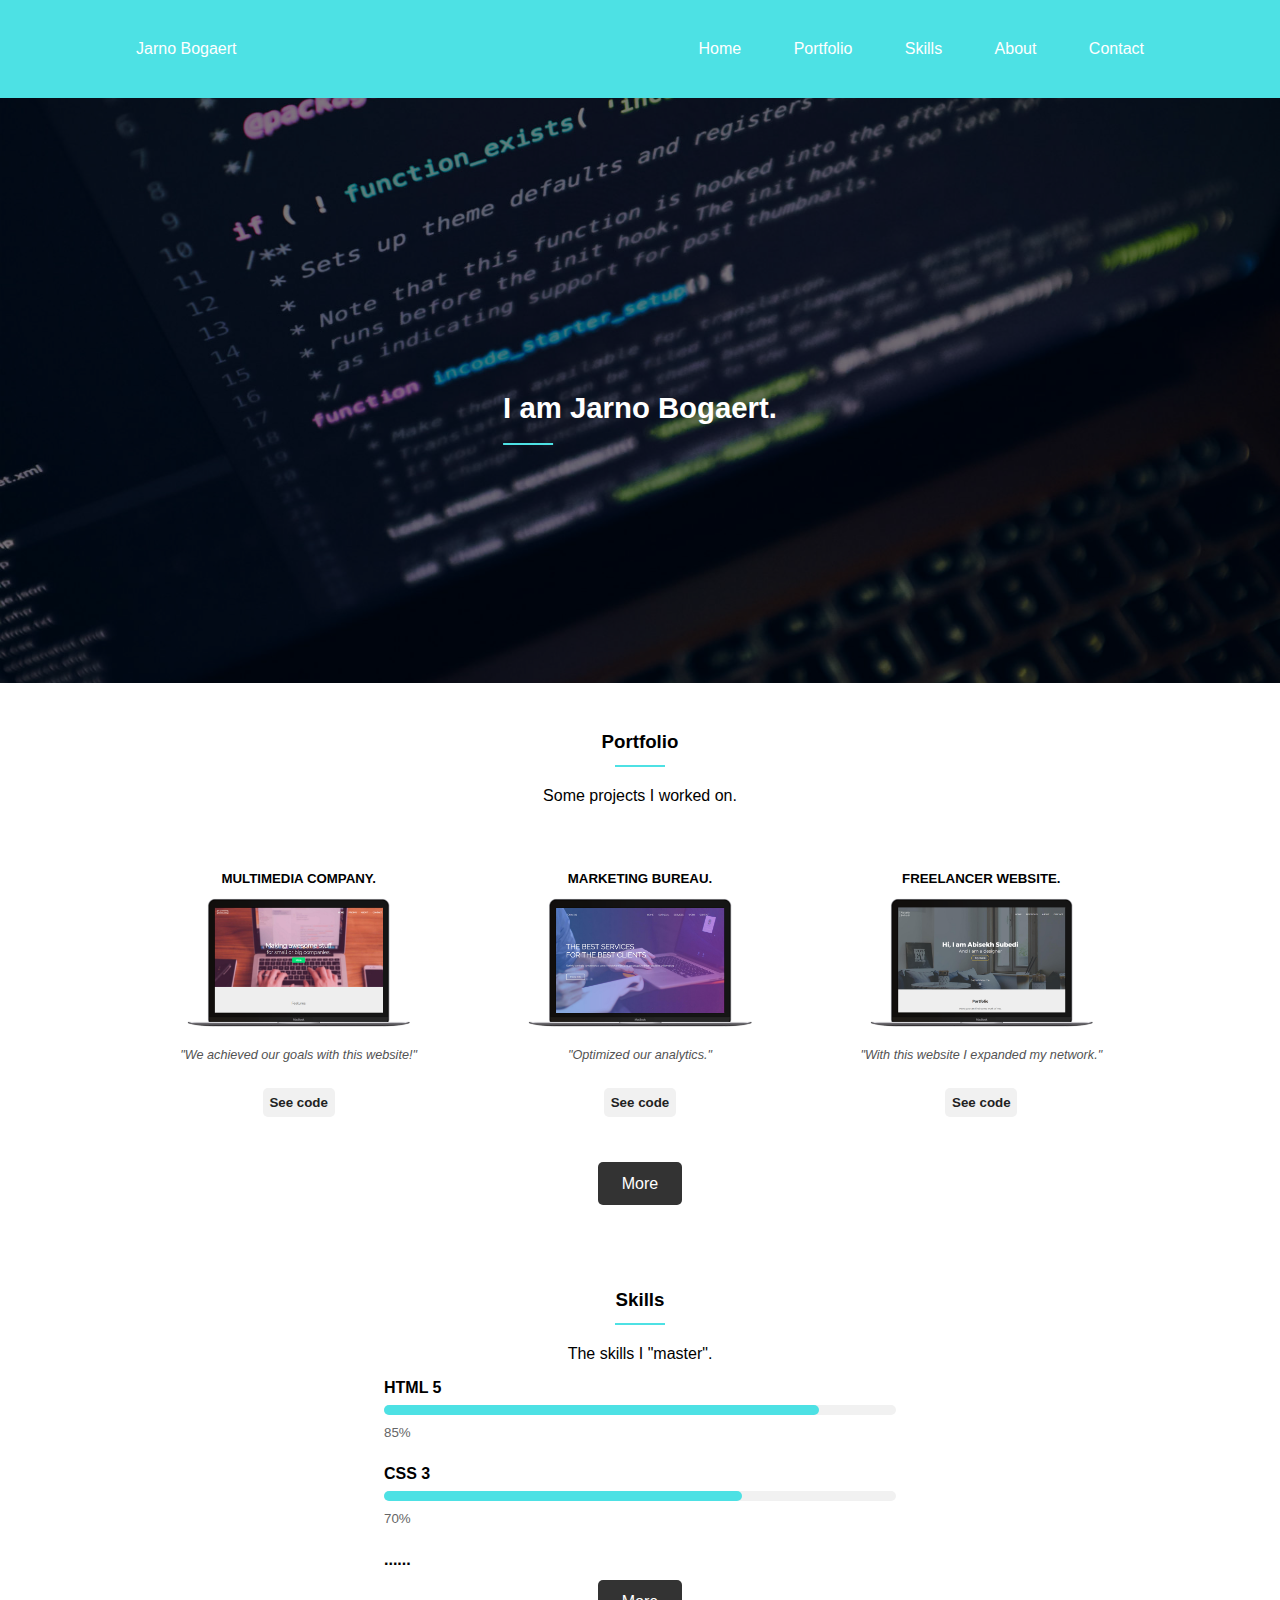
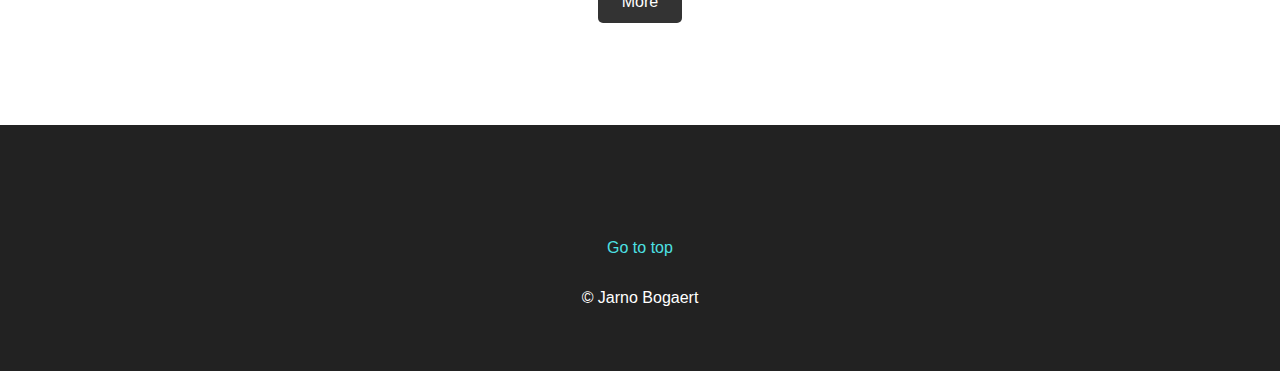
==== index.html @ c74dc6c7 "Initialize project" ====
<!DOCTYPE html>
<html lang="en">

<head>
    <meta name="viewport" content="width=device-width, initial-scale=1.0">
    <meta charset="UTF-8">

    <title>Portfolio | Jarno Bogaert</title>

    <link rel="icon" href="./images/logo.png">

    <!-- css -->
    <link rel="stylesheet" href="https://use.fontawesome.com/releases/v5.3.1/css/all.css" integrity="sha384-mzrmE5qonljUremFsqc01SB46JvROS7bZs3IO2EmfFsd15uHvIt+Y8vEf7N7fWAU"
        crossorigin="anonymous">
    <link rel="stylesheet" href="css/style.css" type="text/css">
</head>

<body id="top">
    <div id="modal-layer">
        <div class="container" id="insert-modal">
            <div id="modal"></div>
        </div>
    </div>
    <header>
        <!-- navigation bar -->
        <nav>
            <div class="container">
                <a id="brand" href="index.html">Jarno Bogaert</a>
                <div id="menu-btn">
                    <div id="bar" class=""></div>
                </div>
                <ul id="extract" class="right">
                    <div class="nav-cont">
                        <li><a href="index.html">Home</a></li>
                        <li><a href="portfolio.html">Portfolio</a></li>
                        <li><a href="skills.html">Skills</a></li>
                        <li><a href="about.html">About</a></li>
                        <li><a href="contact.html">Contact</a></li>
                    </div>
                </ul>
            </div>
        </nav>

        <!-- hero image -->
        <section id="hero-image">
            <div class="layer">
                <div class="container">
                    <div id="hero-line" class="centerX centerY">
                        <h1>I am Jarno Bogaert.</h1>
                        <br />
                        <div class="line"></div>
                    </div>
                </div>
            </div>
        </section>
    </header>

    <div id="portfolio" class="center">
        <div class="container">
            <h3>Portfolio</h3>
            <div class="line center-line"></div>
            <p>Some projects I worked on.</p>

            <!-- voorbeelden van "projecten" -->
            <div class="row mr-t-b">
                <div class="col-4 center">
                    <h5 class="uppercase left">multimedia company.</h5>
                    <img class="resize click" src="images/modal9.png" alt="Image app">
                    <figcaption>
                        <p class="testimonials">"We achieved our goals with this website!"</p>
                        <br />
                        <a href="" class="btn seeCode">See code</a>
                    </figcaption>
                </div>
                <div class="col-4 center">
                    <h5 class="uppercase left">marketing bureau.</h5>
                    <img class="resize click" src="images/modal12.png" alt="Image wolf">
                    <figcaption>
                        <p class="testimonials">"Optimized our analytics."</p>
                        <br />
                        <a href="" class="btn seeCode">See code</a>
                    </figcaption>
                </div>
                <div class="col-4 center">
                    <h5 class="uppercase left">Freelancer website.</h5>
                    <img class="resize click" src="images/modal11.png" alt="Image wolf">
                    <figcaption>
                        <p class="testimonials">"With this website I expanded my network."</p>
                        <br />
                        <a href="" class="btn seeCode">See code</a>
                    </figcaption>
                </div>
            </div>
            <a class="btn primary" href="portfolio.html">More</a>
        </div>
    </div>

    <!-- skills -->
    <section id="skills" class="center">
        <div class="container-small">
            <h3>Skills</h3>
            <div class="line center-line"></div>
            <p>The skills I "master".</p>

            <!-- html5 skill -->
            <div class="left">
                <b>HTML 5</b>
                <div class="bar">
                    <div class="bar inside" id="bar1">
                    </div>
                </div>
                <span class="percent">
                    85%
                </span>
            </div>

            <!-- css skill -->
            <div class="left">
                <b>CSS 3</b>
                <div class="bar">
                    <div class="bar inside" id="bar2">
                    </div>
                </div>
                <span class="percent">
                    70%
                </span>
            </div>

            <p class="left"><b>......</b></p>
        </div>
        <a class="btn primary" href="skills.html">More</a>
    </section>
    <br />

    <!-- footer -->
    <footer class="center">
        <!-- sociale media -->
        <div class="row">
            <div class="circle">
                <a href="https://www.facebook.com/" target="_blank"><i class="fab fa-facebook-square fa-2x"></i></a>
            </div>
            <div class="circle">
                <a href="https://www.linkedin.com/in/jarno-b-93a35913a/" target="_blank"><i class="fab fa-linkedin fa-2x"></i></a>
            </div>
            <div class="circle">
                <a href="https://www.instagram.com/?hl=nl" target="_blank"><i class="fab fa-instagram fa-2x"></i></a>
            </div>
        </div>
        <!-- to top btn -->
        <div class="row">
            <a href="#top" id="top">Go to top <i class="fas fa-arrow-up"></i> </a>
        </div>
        <div class="row">
            <p>&copy; Jarno Bogaert</p>
        </div>
    </footer>
    <script src="js/script.js"></script>
</body>

</html>
---- css/style.css ----
/*=========================
==========presets==========*/
:root {
    --main-color: rgb(77, 225, 228);
}

body {
    font-family: Arial, sans-serif;
    margin: 0;
}

h1,
h2,
h3,
h4,
h5,
h6 {
    margin: 0;
}

.container {
    width: 80%;
    margin: 0 auto;
}

.container-small {
    width: 40%;
    margin: 0 auto;
}

.center {
    text-align: center;
}

.left {
    text-align: left !important;
}

.right {
    text-align: right;
}

.center-line {
    display: inline-block;
}

.mr-t-b {
    margin: 4em 0;
}

.row {
    width: 100%;
    height: 100%;
}

.row:before,
.row:after {
    display: table;
    content: "";
}

.row:after {
    clear: both;
}

.col-3 {
    width: 25%;
    float: left;
    box-sizing: border-box;
    padding: 0 1em;
}

.col-4 {
    width: 33.3333%;
    float: left;
    box-sizing: border-box;
    padding: 0 1em;
}

.resize {
    width: 80%;
    border-radius: 10px;
}

.editMargin {
    margin: 0 0 1em 0;
}

.line {
    width: 50px;
    height: 2px;
    background-color: var(--main-color);
}

.centerY {
    top: 50%;
    transform: translateY(-50%);
    position: absolute;
}

.centerX {
    left: 50%;
    transform: translateX(-50%);
    position: absolute;
}

.btn {
    padding: 0.8em 1.5em;
    text-decoration: none;
    border-radius: 5px;
    transition: 0.3s;
}

.btn:hover {
    padding: 0.8em 2em;
}

button:hover {
    cursor: pointer;
}

.primary {
    background-color: #333;
    border: none;
    color: #fff;
}

.second {
    background-color: var(--main-color);
    color: #fff;
}

.seeCode {
    padding: 0.5em;
    color: #222;
    font-size: 10pt;
    background-color: rgb(241, 241, 241);
    font-weight: bold;
    margin-bottom: 0.8em;
}

.seeCode:hover {

}

/*=========================
==========hero-image==========*/
#hero-image {
    width: 100%;
    height: 65vh;
    background-image: url(../images/bg2.jpg);
    background-size: cover;
    background-position: center;
}

.layer {
    background-color: rgba(0, 0, 0, 0.507);
    height: 100%;
    width: 100%;
    position: relative;
}

#hero-image h1 {
    color: #fff;
    font-size: 22pt;
}

/*=========================
==========nav==========*/
nav {
    background-color: var(--main-color);
    padding: 2em 0;
}

nav ul {
    margin: 0;
    margin: auto;
    float: right;
    padding: 0;
    transition: all 0.5s ease-in-out;
    overflow: hidden;
}

nav ul li {
    list-style: none;
    display: inline-block;
    margin: 0 0 0 2em;
}

nav ul a,
#brand {
    color: #fff;
    text-decoration: none;
    display: inline-block;
    padding: 0.5em;
    position: relative;
}

nav ul a:hover,
#brand:hover {
    /* color: rgb(236, 236, 236); */
    text-decoration: none;
    transition: ease-in-out 0.2s;
}

nav ul a::after {
    content: '';
    float: left;
    width: 0;
    height: 2px;
    margin-top: 20px;
    background-color: #fff;
    display: block;
    transition: all ease-in-out 0.3s;
}

nav ul a:hover::after {
    width: 100%;
}

#brand {
    display: inline-block;
}

#menu-btn {
    display: none;
}

#bar {
    display: none;
}

/*=========================
==========portfolio==========*/
#portfolio {
    padding: 3em 0;
}

.testimonials {
    font-size: 9.5pt;
    font-style: italic;
    color: rgb(83, 83, 83);
}

.uppercase {
    display: inline-block;
    padding-bottom: 0.5em;
    /* border-bottom: 1.5px solid #72E1D1; */
    text-transform: uppercase;
}

.toCategory {
    text-decoration: none;
    color: rgb(44, 192, 105);
}

.toCategory:hover {
    text-decoration: underline;
    color: rgb(216, 144, 49);
}


/*=========================
==========skills==========*/
#skills {
    padding: 3em 0;
}

#skills .left {
    margin-bottom: 1.5em;
}

.bar {
    width: 100%;
    height: 10px;
    background-color: rgb(241, 241, 241);
    border-radius: 10px;
    margin: 0.5em 0
}

.bar.inside {
    background-color: var(--main-color);
}

.percent {
    font-size: 10pt;
    color: #666;
}

#bar1 {
    width: 85%;
}

#bar2 {
    width: 70%;
}

#bar3 {
    width: 65%;
}

#bar4 {
    width: 45%;
}

#general>li {
    line-height: 2em;
    letter-spacing: 0.5px;
    font-weight: 200;
}

table {
    border-collapse: collapse;
    width: 100%;
}

table td,
table th {
    padding: 1em;
}

table tr {
    border-bottom: solid 1px #333;
    text-align: left;
}

/*=========================
==========about==========*/
#about {
    /* background-color: rgb(247, 247, 247); */
    /* border-radius: 10px; */
    /* padding: 1em 0em 0em 0em; */
    /* margin-bottom: 4em; */
    padding: 3em 0;
}

#about p>b {
    font-weight: 600;
    color: #222;
}

#about-text {
    margin: 0 auto;
    width: 50%;
}

#about-text>p {
    line-height: 2em;
    text-align: left;
}

#about .mr-t-b {
    margin-top: 1.5em;
}


#person {
    width: 10%;
    border-radius: 50%;
    border: solid rgb(247, 247, 247) 5px;
}


/*=========================
==========social==========*/
#socialeMedia {
    background-color: var(--main-color);
    bottom: 0;
    border-bottom-left-radius: 10px;
    border-bottom-right-radius: 10px;
    /* padding: 0 0 1em 0; */
    /* margin-top: 2em; */
}

#social {
    padding: 0;
    text-align: center;
}

#social li {
    list-style: none;
    display: inline-block;
    margin: 0 1em 0 0;
}

#social li a {
    color: #000;
}

/*=========================
==========footer==========*/
footer {
    padding: 3em 0;
    background-color: #222;
    margin-top: 3em;
}

#footer {
    background-color: transparent;
}

#footer nav {
    padding: 1.5em 0;
}

footer ul {
    float: none;
    padding: 0;
}

footer ul>li {
    margin: 0;
    padding: 0.5em 1em;
}

footer p {
    color: #fff;
    margin: 0;
}

footer #top {
    color: var(--main-color);
    text-decoration: none;
}

footer i.fab {
    color: #fff;
    margin: 0 0.4em;
}

/* .circle {
    border-radius: 50%;
    background-color: #333;
    display: inline-block;
    width: 10px;
    height: 10px;
    margin: 1em;
    padding: 1.2em;
    text-align: center;
    line-height: 10px;
    position: relative;
}

.circle a {
    margin: 0 auto;
} */

footer>.row {
    padding: 1em 0;
}

.circle {
    display: inline-block;
}

.circle a {
    margin: 0 0.5em;
    transition: 0.5s;
}

.circle a:hover i {
    color: var(--main-color);
    transition: 0.3s;
}

/*=========================
==========contact==========*/
#contact {
    padding: 3em 0;
}

.err {
    background-color: rgb(228, 56, 56);
    margin-bottom: 0.6em;
    color: #fff;
    border-radius: 5px;
}


#errors li {
    list-style: none;
    padding: 0.6em 0;
}

#form {
    width: 50%;
    margin: 0 auto;
}

.form-element,
.form-element input,
.form-element button,
.form-element textarea {
    width: 100%;
    display: block;
    box-sizing: border-box;
}

input,
textarea {
    font-family: inherit;
    padding: 0.5em 1em;
    margin: 0 0 1em 0;
}

/*=========================
==========modal==========*/
.click:hover {
    cursor: pointer;
}

#modal-layer {
    height: 100%;
    width: 100%;
    position: fixed;
    background-color: rgba(0, 0, 0, 0.8);
    display: none;
    z-index: 100;
}

.modal-img {
    padding: 2em;
}

#modal {
    margin-top: 8em;
    background-color: #fff;
    border-radius: 10px;
    position: relative;
    padding: 2em;
}

#modal-layer .container {
    width: 50%;
}

#modal-layer .centerX {
    position: relative;
}

#close-modal {
    color: red;
    padding: 1em;
    top: 2px;
    right: 2px;
    position: absolute;
}

#close-modal:hover {
    cursor: pointer;
}

.img-small {
    width: 40%;
    margin:  0 auto;
}

/*=========================
==========mobile==========*/
@media screen and (max-width: 700px) {
    figcaption {
        margin-bottom: 2em;
    }
    #hero-line.centerX {
        left: auto;
        transform: none;
    }
    ul.right {
        background-color: #222;
        z-index: 10;
        width: 100%;
        height: 0;
        position: absolute;
        top: 98px;
        left: 0;
        visibility: hidden;
    }

    nav ul li {
        display: block;
        padding: 0.5em;
        margin: 1em;
    }

    #menu-btn {
        display: inline;
        position: relative;
        float: right;
        padding: 0.5em 0.5em 1.5em 3em;
    }
    
    #menu-btn:hover {
        cursor: pointer;
    }

    #extract {
        visibility: hidden;
    }

    #bar {
        display: block;
        background-color: #fff;
        width: 30px;
        height: 2px;
        margin-top: 17px; 
        position: absolute;
        top: 0;
        right: 0;
        float: right;
    }

    #bar::before {
        content: '';
        top: -7px;
        background-color: #fff;
        width: 30px;
        height: 2px;
        position: absolute;
    }

    #bar::after {
        content: '';
        top: 7px;
        background-color: #fff;
        width: 30px;
        height: 2px;
        position: absolute;
    }

    .nav-cont {
        width: 90%;
        margin: 0 auto;
    }

    .container {
        width: 85%;
    }

    .container-small {
        width: 80%;
    }

    .col-4 {
        width: 100%;
    }

    #show {
        height: 350px;
        visibility: visible;
    }

    #hide {
        height: 0;
        visibility: hidden;
    }

    #about-text {
        width: 80%;
    }

    #person {
        width: 40%;
    }

    #form {
        width: 80%;
    }

    nav ul a::after {
        display: none;
    }

    #modal-layer .container {
        width: 90%;
    }
}
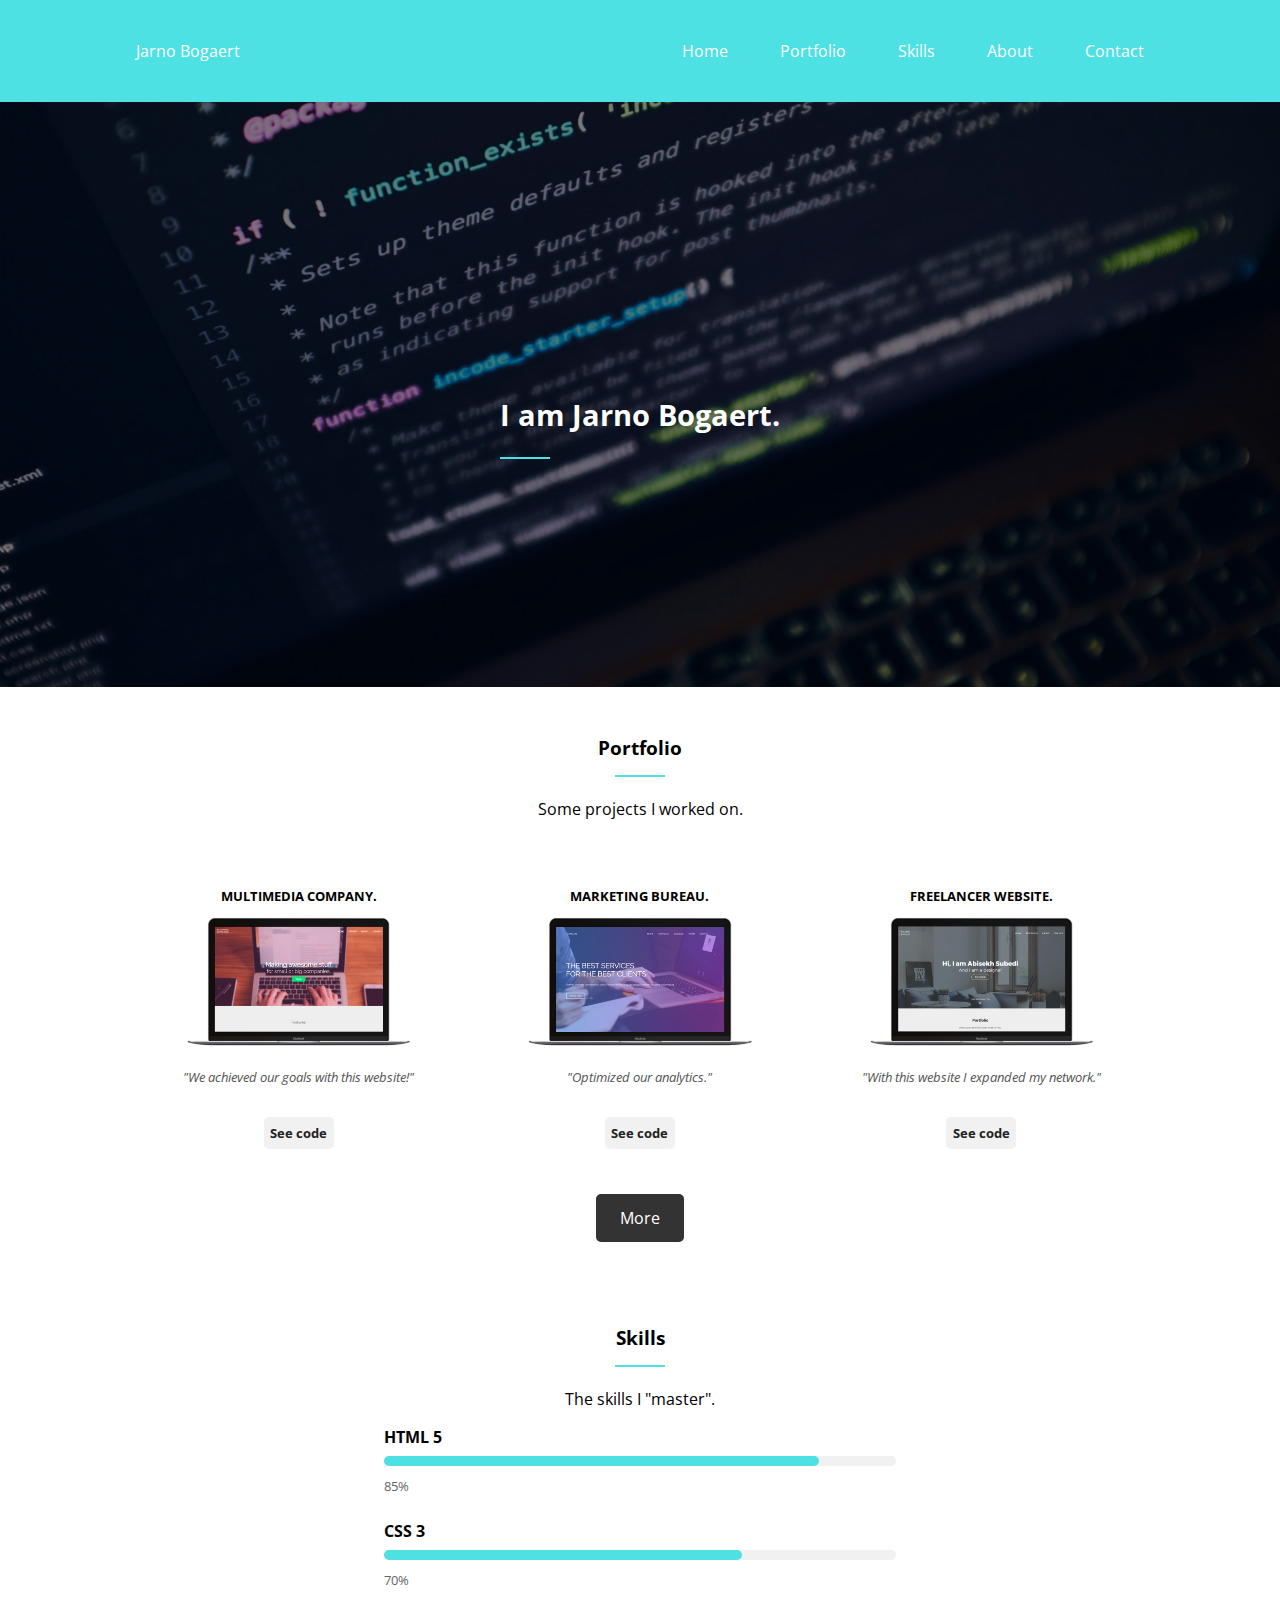
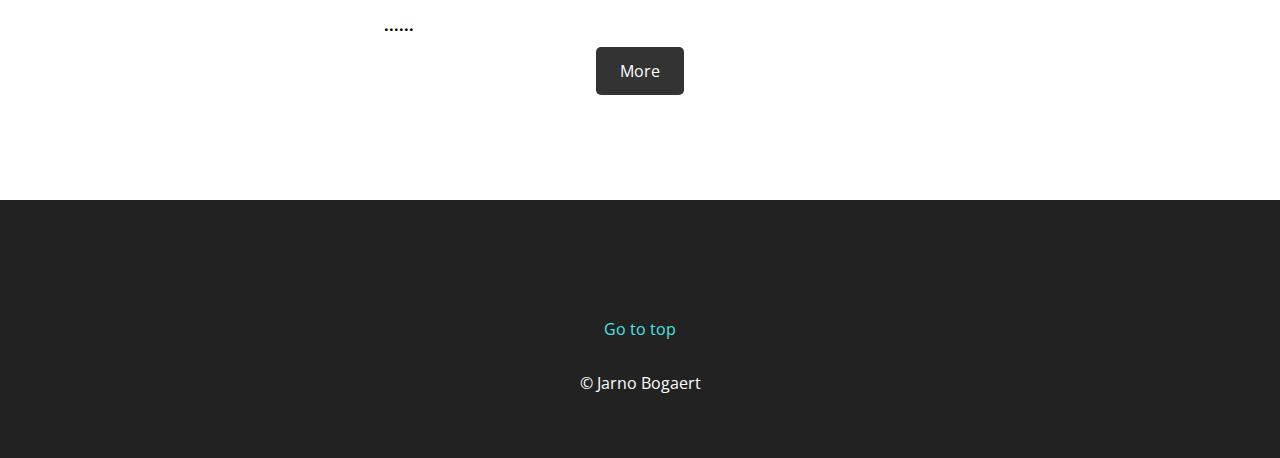
==== commit 80244458: "Feat: footer with new link" ====
--- a/index.html
+++ b/index.html
@@ -137,13 +137,13 @@
         <!-- sociale media -->
         <div class="row">
             <div class="circle">
-                <a href="https://www.facebook.com/" target="_blank"><i class="fab fa-facebook-square fa-2x"></i></a>
+                <a href="https://www.facebook.com/" target="_blank"><i class="fab fa-instagram fa-2x"></i></a>
             </div>
             <div class="circle">
                 <a href="https://www.linkedin.com/in/jarno-b-93a35913a/" target="_blank"><i class="fab fa-linkedin fa-2x"></i></a>
             </div>
             <div class="circle">
-                <a href="https://www.instagram.com/?hl=nl" target="_blank"><i class="fab fa-instagram fa-2x"></i></a>
+                <a href="https://github.com/jarnobogaert9/" target="_blank"><i class="fab fa-github fa-2x"></i></a>
             </div>
         </div>
         <!-- to top btn -->
--- a/css/style.css
+++ b/css/style.css
@@ -1,3 +1,5 @@
+@import url('https://fonts.googleapis.com/css2?family=Roboto:wght@300;400;500&display=swap');
+@import url('https://fonts.googleapis.com/css2?family=Open+Sans:wght@300;400;600&display=swap');
 /*=========================
 ==========presets==========*/
 :root {
@@ -5,7 +7,7 @@
 }
 
 body {
-    font-family: Arial, sans-serif;
+    font-family: 'Open Sans', sans-serif;
     margin: 0;
 }
 
@@ -16,6 +18,10 @@
 h5,
 h6 {
     margin: 0;
+}
+
+.para {
+    font-weight: 300;
 }
 
 .container {
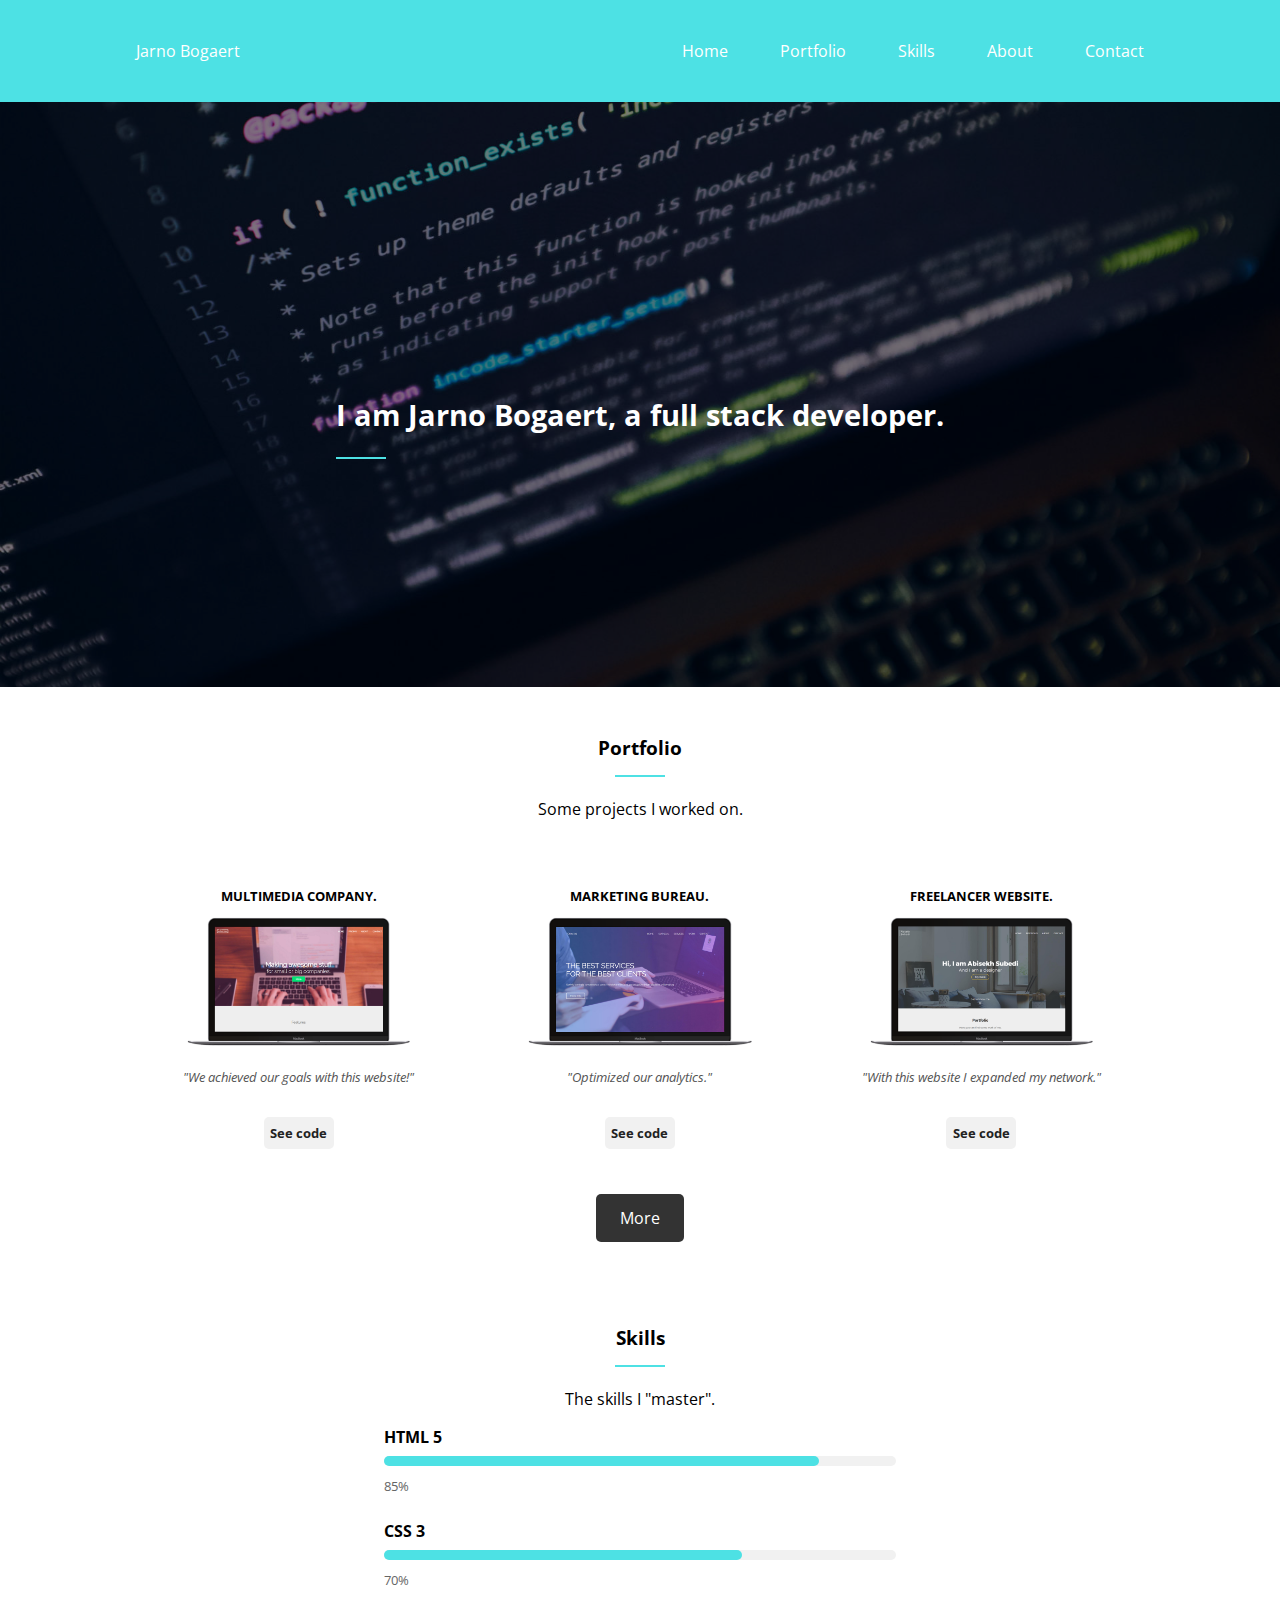
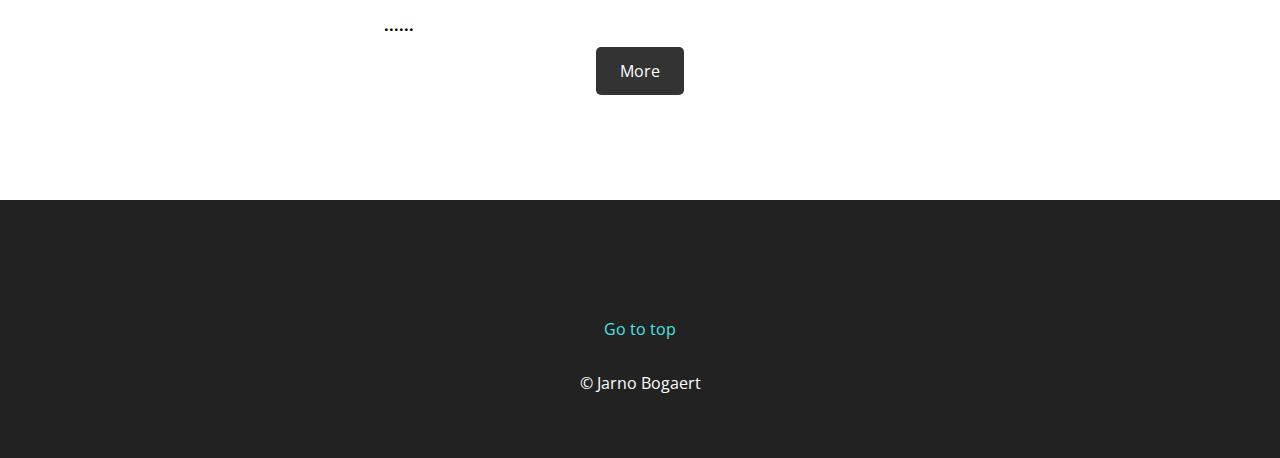
==== commit 2f841731: "Feat: new hero title" ====
--- a/index.html
+++ b/index.html
@@ -46,7 +46,7 @@
             <div class="layer">
                 <div class="container">
                     <div id="hero-line" class="centerX centerY">
-                        <h1>I am Jarno Bogaert.</h1>
+                        <h1>I am Jarno Bogaert, a full stack developer.</h1>
                         <br />
                         <div class="line"></div>
                     </div>
--- a/css/style.css
+++ b/css/style.css
@@ -167,8 +167,11 @@
 }
 
 #hero-image h1 {
+    font-size: 22pt;
+}
+
+#hero-image {
     color: #fff;
-    font-size: 22pt;
 }
 
 /*=========================
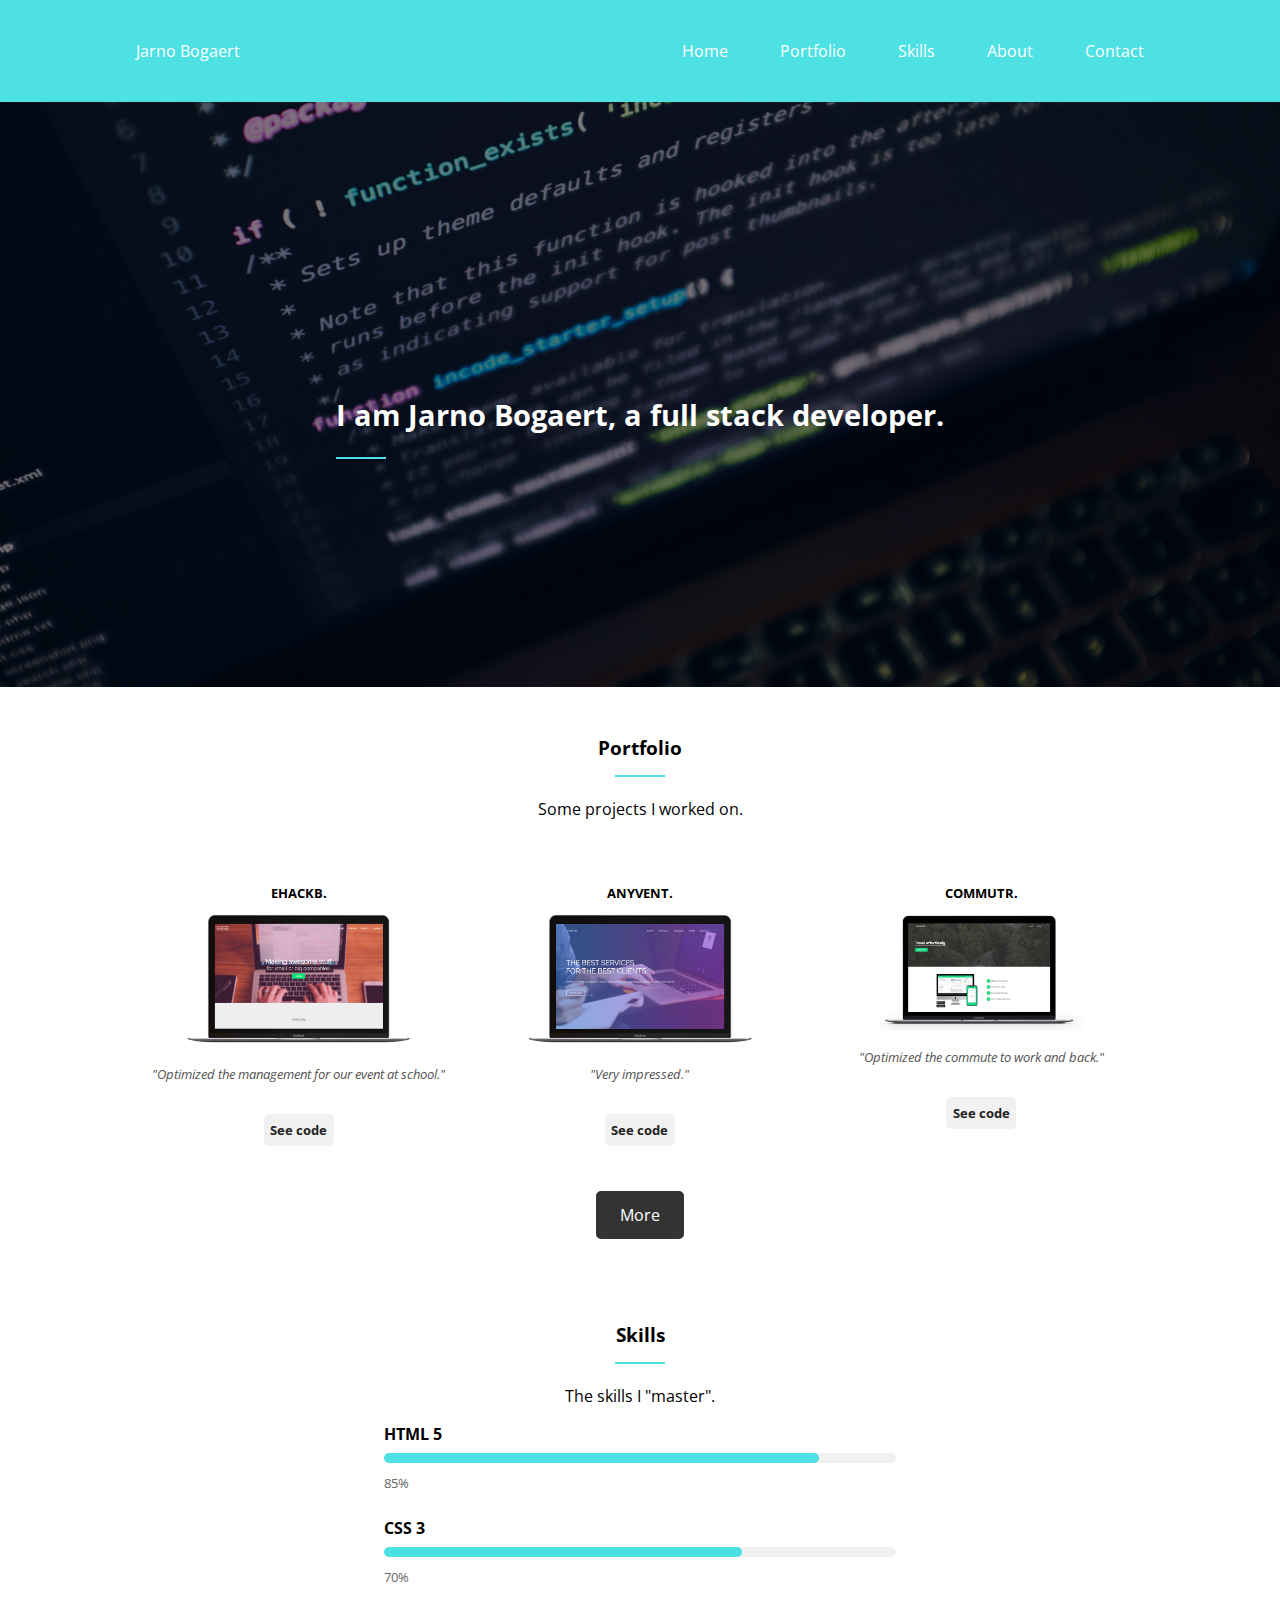
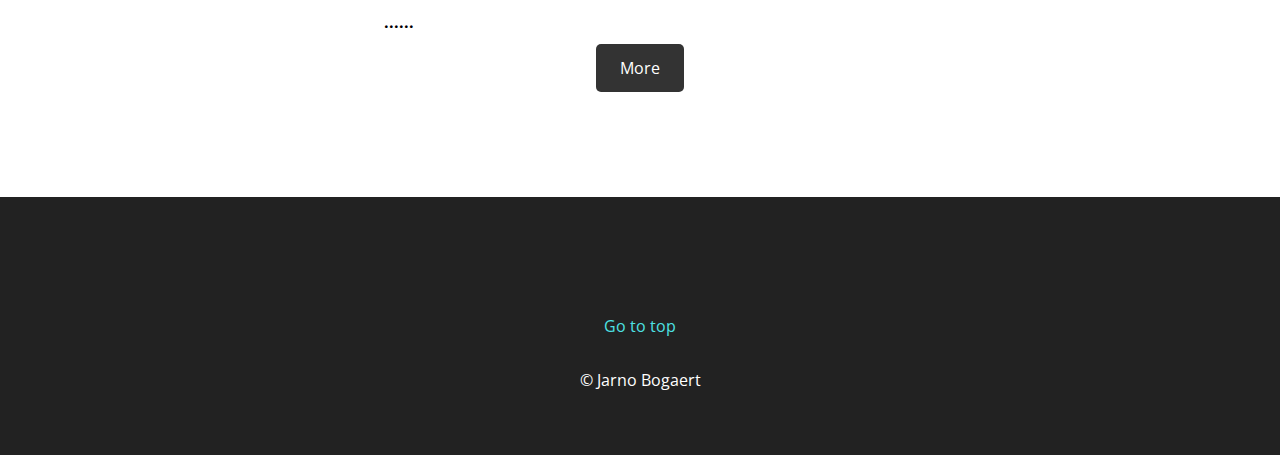
==== commit bb518087: "About update" ====
--- a/index.html
+++ b/index.html
@@ -64,28 +64,28 @@
             <!-- voorbeelden van "projecten" -->
             <div class="row mr-t-b">
                 <div class="col-4 center">
-                    <h5 class="uppercase left">multimedia company.</h5>
+                    <h5 class="uppercase block">EHackB.</h5>
                     <img class="resize click" src="images/modal9.png" alt="Image app">
                     <figcaption>
-                        <p class="testimonials">"We achieved our goals with this website!"</p>
+                        <p class="testimonials">"Optimized the management for our event at school."</p>
                         <br />
                         <a href="" class="btn seeCode">See code</a>
                     </figcaption>
                 </div>
                 <div class="col-4 center">
-                    <h5 class="uppercase left">marketing bureau.</h5>
+                    <h5 class="uppercase block">Anyvent.</h5>
                     <img class="resize click" src="images/modal12.png" alt="Image wolf">
                     <figcaption>
-                        <p class="testimonials">"Optimized our analytics."</p>
+                        <p class="testimonials">"Very impressed."</p>
                         <br />
                         <a href="" class="btn seeCode">See code</a>
                     </figcaption>
                 </div>
                 <div class="col-4 center">
-                    <h5 class="uppercase left">Freelancer website.</h5>
-                    <img class="resize click" src="images/modal11.png" alt="Image wolf">
+                    <h5 class="uppercase block">Commutr.</h5>
+                    <img class="resize click" src="images/modal_commutr.png" alt="Image wolf">
                     <figcaption>
-                        <p class="testimonials">"With this website I expanded my network."</p>
+                        <p class="testimonials">"Optimized the commute to work and back."</p>
                         <br />
                         <a href="" class="btn seeCode">See code</a>
                     </figcaption>
--- a/css/style.css
+++ b/css/style.css
@@ -251,8 +251,12 @@
     color: rgb(83, 83, 83);
 }
 
+.block {
+    display: block;
+}
+
 .uppercase {
-    display: inline-block;
+    /* display: inline-block; */
     padding-bottom: 0.5em;
     /* border-bottom: 1.5px solid #72E1D1; */
     text-transform: uppercase;
